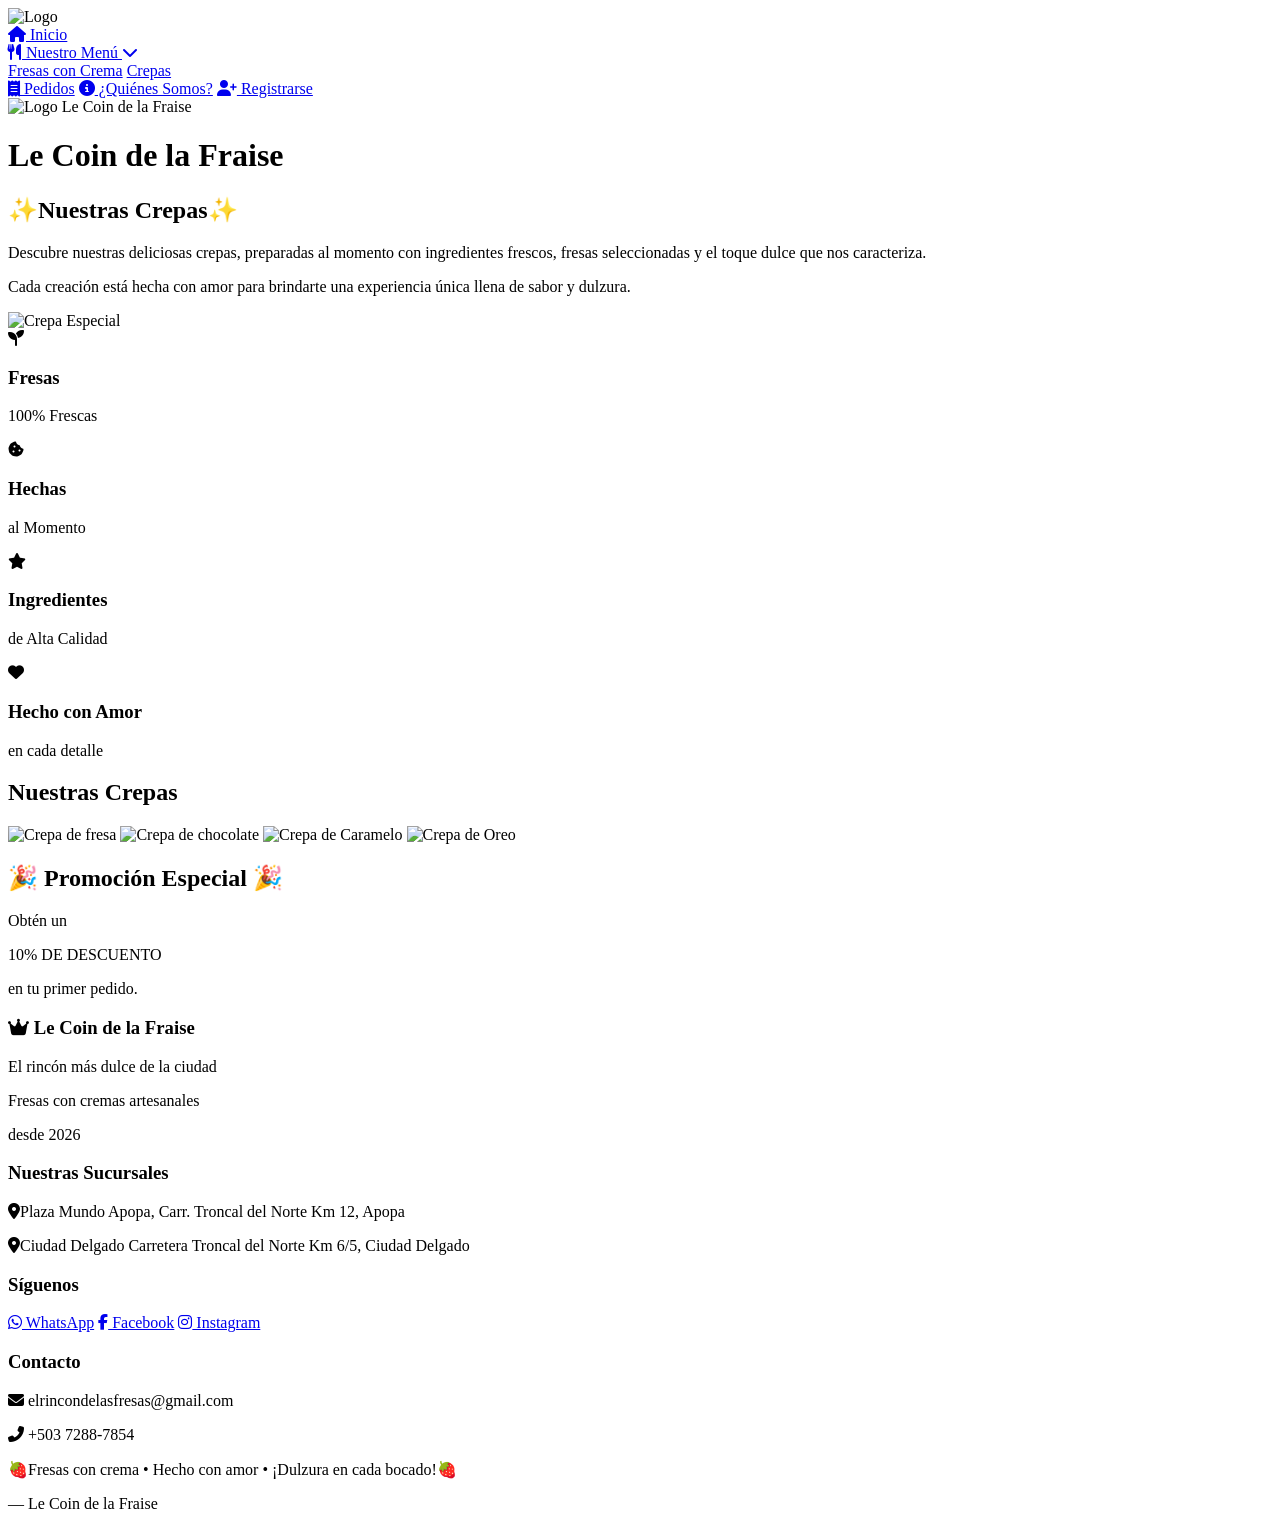
==== HTML/MenuCrepas.html @ 09e203eb "Add files via upload" ====
<!DOCTYPE html>
<html lang="es">
<head>
    <meta charset="UTF-8">
    <meta name="viewport" content="width=device-width, initial-scale=1.0">
    <title>Le Coin de la Fraise | Fresas & Delicias</title>
    <link rel="stylesheet" href="CSS/MenuCrepas.css">
    <link rel="stylesheet" href="https://cdnjs.cloudflare.com/ajax/libs/font-awesome/6.5.1/css/all.min.css">
</head>
<body>

<div class="container-principal">
    <!-- MENÚ LATERAL (SIDEBAR) ACTUALIZADO -->
    <aside class="sidebar">
        <div class="logo-sidebar">
            <img src="IMG/logo.png" alt="Logo">
        </div>
        <nav class="nav-sidebar">
            <a href="Inicio.html"><i class="fas fa-home"></i> Inicio</a>
            
            <!-- Opción con submenú -->
            <div class="menu-item-con-submenu">
                <a href="#" class="menu-principal">
                    <i class="fas fa-utensils"></i> Nuestro Menú
                    <i class="fas fa-chevron-down submenu-flecha"></i>
                </a>
                <div class="submenu">
                    <a href="MenuFresas.html">Fresas con Crema</a>
                    <a href="MenuCrepas.html">Crepas</a>
                </div>
            </div>

            <a href="Pedidos.html"><i class="fas fa-receipt"></i> Pedidos</a>
            <a href="Nosotros.html"><i class="fas fa-info-circle"></i> ¿Quiénes Somos?</a>
            <a href="Registro.html"><i class="fas fa-user-plus"></i> Registrarse</a>
        </nav>
    </aside>

    <!-- CONTENIDO PRINCIPAL -->
    <main class="main-content">
        <!-- ENCABEZADO SUPERIOR -->
        <header class="header-principal">
            <div class="logo-header">
                <img src="IMG/logo.png" alt="Logo Le Coin de la Fraise">
                <h1>Le Coin de la Fraise</h1>
            </div>
        </header>

        <!-- ========== CENTRO VACÍO ========== -->
        <section class="contenido-vacio" id="inicio">

    <div class="bienvenida-crepas">
        <div class="texto-bienvenida">
            <h2>✨Nuestras Crepas✨</h2>

            <p>
                Descubre nuestras deliciosas crepas,
                preparadas al momento con ingredientes frescos,
                fresas seleccionadas y el toque dulce que nos caracteriza.
            </p>

            <p>
                Cada creación está hecha con amor para brindarte
                una experiencia única llena de sabor y dulzura.
            </p>
        </div>

        <div class="imagen-bienvenida">
            <img src="IMG/crepa img1.png" alt="Crepa Especial">
        </div>
    </div>

    <div class="caracteristicas">
        <div class="card-caracteristica">
            <i class="fas fa-seedling"></i>
            <h3>Fresas</h3>
            <p>100% Frescas</p>
        </div>

        <div class="card-caracteristica">
            <i class="fas fa-cookie-bite"></i>
            <h3>Hechas</h3>
            <p>al Momento</p>
        </div>

        <div class="card-caracteristica">
            <i class="fas fa-star"></i>
            <h3>Ingredientes</h3>
            <p>de Alta Calidad</p>
        </div>

        <div class="card-caracteristica">
            <i class="fas fa-heart"></i>
            <h3>Hecho con Amor</h3>
            <p>en cada detalle</p>
        </div>
    </div>

    <div class="titulo-seccion">
        <h2>Nuestras Crepas</h2>
    </div>

    <div class="galeria-crepas">
        <img src="IMG/crepafresa.png" alt="Crepa de fresa">
        <img src="IMG/chococrepa.png" alt="Crepa de chocolate">
        <img src="IMG/caramele.png" alt="Crepa de Caramelo">
        <img src="IMG/oreocrepe.png" alt="Crepa de Oreo">
    </div>

    <div class="promo-especial">
        <h2>🎉 Promoción Especial 🎉</h2>
        <p>Obtén un</p>
        <span>10% DE DESCUENTO</span>
        <p>en tu primer pedido.</p>
    </div>

</section>
        <!-- ========== FIN CENTRO VACÍO ========== -->

        <!-- FOOTER -->
        <footer class="footer-redisenado">
            <div class="footer-contenido-arriba">
                <div class="footer-container">
                    <div class="footer-columna footer-columna-info">
                        <h3><i class="fas fa-crown"></i> Le Coin de la Fraise</h3>
                        <p>El rincón más dulce de la ciudad</p>
                        <p>Fresas con cremas artesanales</p>
                        <p>desde 2026</p>
                    </div>

                    <div class="footer-columna footer-columna-sucursales">
                        <h3>Nuestras Sucursales</h3>
                        <p><i class="fas fa-location-dot"></i>Plaza Mundo Apopa, Carr. Troncal del Norte Km 12, Apopa</p>
                        <p><i class="fas fa-location-dot"></i>Ciudad Delgado Carretera Troncal del Norte Km 6/5, Ciudad Delgado</p>
                    </div>

                    <div class="footer-columna footer-columna-redes">
                        <h3>Síguenos</h3>
                        <div class="redes-sociales-footer">
                            <a href="https://wa.me/50372887854?text=¡Hola!%20Me%20gustaría%20ordenar%20unas%20fresas%20con%20crema" aria-label="WhatsApp"><i class="fab fa-whatsapp"></i> WhatsApp</a>
                            <a href="https://www.facebook.com/share/1c9cbcK5gX/" aria-label="Facebook"><i class="fab fa-facebook-f"></i> Facebook</a>
                            <a href="https://www.instagram.com/le_coin_de_la_fraise?igsh=Z292ZjJ0dDlyNTkz" aria-label="Instagram"><i class="fab fa-instagram"></i> Instagram</a>
                        </div>
                    </div>

                    <div class="footer-columna footer-columna-contacto">
                        <h3>Contacto</h3>
                        <p><i class="fas fa-envelope"></i> elrincondelasfresas@gmail.com</p>
                        <p><i class="fas fa-phone-alt"></i> +503 7288-7854</p>
                    </div>
                </div>
            </div>

            <div class="footer-mensaje">
                <p class="mensaje-texto">🍓Fresas con crema • Hecho con amor • ¡Dulzura en cada bocado!🍓</p>
                <p class="mensaje-autor">— Le Coin de la Fraise</p>
            </div>
        </footer>
    </main>
</div>

<script src="JS/MenuCrepa.js"></script>
</body>
</html>
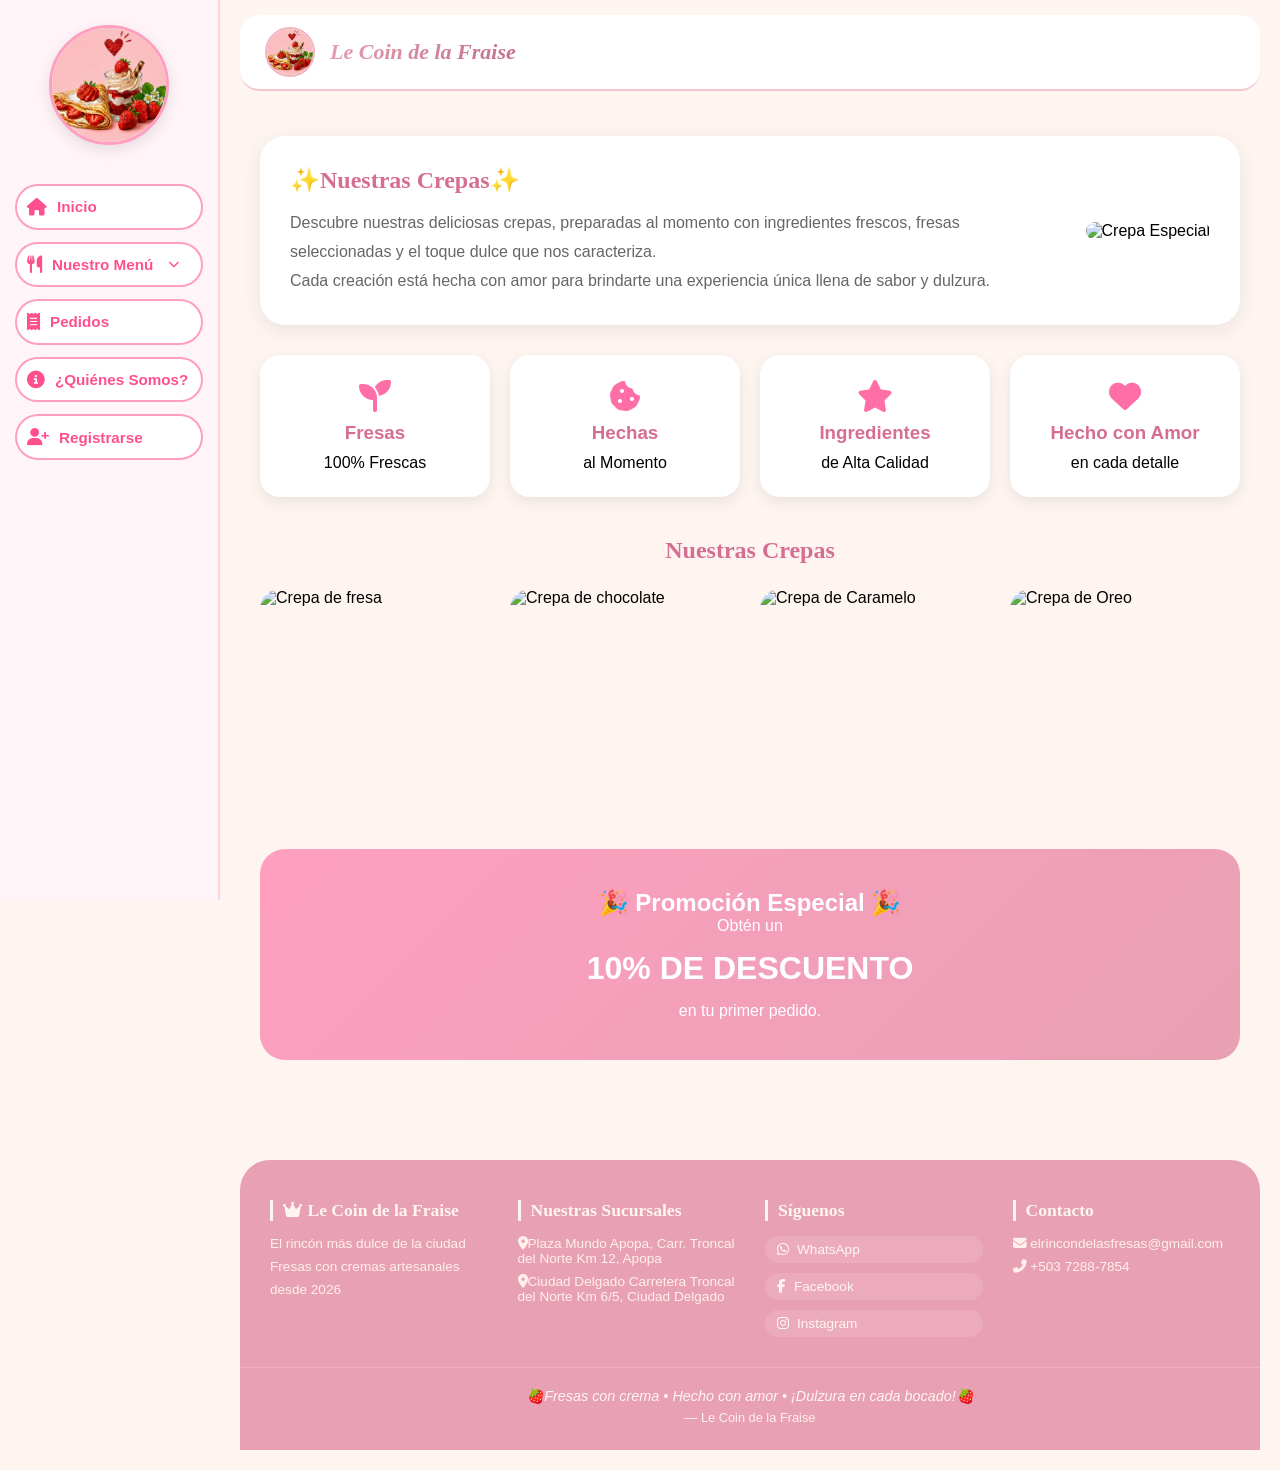
==== commit 04e2d053: "Update MenuCrepas.html" ====
--- a/HTML/MenuCrepas.html
+++ b/HTML/MenuCrepas.html
@@ -4,7 +4,7 @@
     <meta charset="UTF-8">
     <meta name="viewport" content="width=device-width, initial-scale=1.0">
     <title>Le Coin de la Fraise | Fresas & Delicias</title>
-    <link rel="stylesheet" href="CSS/MenuCrepas.css">
+    <link rel="stylesheet" href="../CSS/MenuCrepas.css">
     <link rel="stylesheet" href="https://cdnjs.cloudflare.com/ajax/libs/font-awesome/6.5.1/css/all.min.css">
 </head>
 <body>
@@ -13,10 +13,10 @@
     <!-- MENÚ LATERAL (SIDEBAR) ACTUALIZADO -->
     <aside class="sidebar">
         <div class="logo-sidebar">
-            <img src="IMG/logo.png" alt="Logo">
+            <img src="../IMG/logo.png" alt="Logo">
         </div>
         <nav class="nav-sidebar">
-            <a href="Inicio.html"><i class="fas fa-home"></i> Inicio</a>
+            <a href="../index.html"><i class="fas fa-home"></i> Inicio</a>
             
             <!-- Opción con submenú -->
             <div class="menu-item-con-submenu">
@@ -25,14 +25,14 @@
                     <i class="fas fa-chevron-down submenu-flecha"></i>
                 </a>
                 <div class="submenu">
-                    <a href="MenuFresas.html">Fresas con Crema</a>
-                    <a href="MenuCrepas.html">Crepas</a>
+                    <a href="../HTML/MenuFresas.html">Fresas con Crema</a>
+                    <a href="../HTML/MenuCrepas.html">Crepas</a>
                 </div>
             </div>
 
-            <a href="Pedidos.html"><i class="fas fa-receipt"></i> Pedidos</a>
-            <a href="Nosotros.html"><i class="fas fa-info-circle"></i> ¿Quiénes Somos?</a>
-            <a href="Registro.html"><i class="fas fa-user-plus"></i> Registrarse</a>
+            <a href="../HTML/Pedidos.html"><i class="fas fa-receipt"></i> Pedidos</a>
+            <a href="../HTML/Nosotros.html"><i class="fas fa-info-circle"></i> ¿Quiénes Somos?</a>
+            <a href="../HTML/Registro.html"><i class="fas fa-user-plus"></i> Registrarse</a>
         </nav>
     </aside>
 
@@ -41,7 +41,7 @@
         <!-- ENCABEZADO SUPERIOR -->
         <header class="header-principal">
             <div class="logo-header">
-                <img src="IMG/logo.png" alt="Logo Le Coin de la Fraise">
+                <img src="../IMG/logo.png" alt="Logo Le Coin de la Fraise">
                 <h1>Le Coin de la Fraise</h1>
             </div>
         </header>
@@ -66,7 +66,7 @@
         </div>
 
         <div class="imagen-bienvenida">
-            <img src="IMG/crepa img1.png" alt="Crepa Especial">
+            <img src="../IIMG/crepa img1.png" alt="Crepa Especial">
         </div>
     </div>
 
@@ -101,10 +101,10 @@
     </div>
 
     <div class="galeria-crepas">
-        <img src="IMG/crepafresa.png" alt="Crepa de fresa">
-        <img src="IMG/chococrepa.png" alt="Crepa de chocolate">
-        <img src="IMG/caramele.png" alt="Crepa de Caramelo">
-        <img src="IMG/oreocrepe.png" alt="Crepa de Oreo">
+        <img src="../IIMG/crepafresa.png" alt="Crepa de fresa">
+        <img src="../IIMG/chococrepa.png" alt="Crepa de chocolate">
+        <img src="../IIMG/caramele.png" alt="Crepa de Caramelo">
+        <img src="../IIMG/oreocrepe.png" alt="Crepa de Oreo">
     </div>
 
     <div class="promo-especial">
@@ -159,6 +159,6 @@
     </main>
 </div>
 
-<script src="JS/MenuCrepa.js"></script>
+<script src="../IJS/MenuCrepa.js"></script>
 </body>
-</html>+</html>
--- a/CSS/MenuCrepas.css
+++ b/CSS/MenuCrepas.css
@@ -0,0 +1,655 @@
+* {
+    margin: 0;
+    padding: 0;
+    box-sizing: border-box;
+    font-family: 'Segoe UI', Arial, Helvetica, sans-serif;
+}
+
+body {
+    background: #FFF5F0;
+}
+
+@import url('https://fonts.googleapis.com/css2?family=Playfair+Display:ital,wght@0,400;0,500;0,600;0,700;0,800;1,400;1,500;1,600;1,700;1,800&display=swap');
+
+.container-principal {
+    display: flex;
+    min-height: 100vh;
+}
+
+/* ========== SIDEBAR ========== */
+.sidebar {
+    width: 220px;
+    background: #fff5f8;
+    padding: 25px 15px;
+    border-right: 2px solid #ffd3e1;
+    position: sticky;
+    top: 0;
+    height: 100vh;
+    display: flex;
+    flex-direction: column;
+    align-items: center;
+}
+
+.logo-sidebar {
+    text-align: center;
+    margin-bottom: 35px;
+}
+
+.logo-sidebar img {
+    width: 120px;
+    height: 120px;
+    border-radius: 50%;
+    object-fit: cover;
+    border: 3px solid #ff9fc0;
+    box-shadow: 0 5px 15px rgba(0, 0, 0, 0.1);
+    transition: transform 0.3s ease;
+}
+
+.logo-sidebar img:hover {
+    transform: scale(1.05);
+}
+
+.nav-sidebar {
+    display: flex;
+    flex-direction: column;
+    gap: 12px;
+    width: 100%;
+}
+
+/* Elemento contenedor del menú con submenú */
+.menu-item-con-submenu {
+    position: relative;
+    width: 100%;
+}
+
+/* Enlace principal del menú (Nuestro Menú) */
+.menu-principal {
+    display: flex;
+    align-items: center;
+    justify-content: flex-start;
+    gap: 10px;
+    text-decoration: none;
+    color: #ff4f8f;
+    font-weight: 600;
+    padding: 12px 10px;
+    border-radius: 50px;
+    border: 2px solid #ff9fc0;
+    background: white;
+    transition: 0.3s;
+    text-align: center;
+    font-size: 0.95rem;
+    cursor: pointer;
+}
+
+.menu-principal .submenu-flecha {
+    font-size: 0.7rem;
+    transition: transform 0.3s ease;
+    margin-left: 5px;
+}
+
+.menu-item-con-submenu:hover .menu-principal {
+    background: #ff6ea7;
+    color: white;
+}
+
+.menu-item-con-submenu:hover .menu-principal .submenu-flecha {
+    transform: rotate(180deg);
+}
+
+/* Submenú oculto por defecto */
+.submenu {
+    position: absolute;
+    top: 100%;
+    left: 0;
+    width: 100%;
+    background: #fff5f8;
+    border-radius: 20px;
+    padding: 8px 0;
+    display: flex;
+    flex-direction: column;
+    gap: 8px;
+    opacity: 0;
+    visibility: hidden;
+    transform: translateY(-10px);
+    transition: all 0.3s ease;
+    z-index: 100;
+    box-shadow: 0 8px 16px rgba(0,0,0,0.1);
+    border: 1px solid #ffd3e1;
+}
+
+.menu-item-con-submenu:hover .submenu {
+    opacity: 1;
+    visibility: visible;
+    transform: translateY(0);
+}
+
+.submenu a {
+    display: flex;
+    align-items: center;
+    justify-content: flex-start;
+    gap: 8px;
+    text-decoration: none;
+    color: #ff4f8f;
+    font-weight: 500;
+    padding: 8px 12px;
+    border-radius: 40px;
+    background: white;
+    margin: 0 8px;
+    transition: 0.2s;
+    font-size: 0.85rem;
+    border: 1px solid #ffd3e1;
+}
+
+.submenu a:hover {
+    background: #ff6ea7;
+    color: white;
+    transform: translateX(5px);
+}
+
+/* Resto de enlaces del sidebar */
+.nav-sidebar > a {
+    display: flex;
+    align-items: center;
+    justify-content: flex-start;
+    gap: 10px;
+    text-decoration: none;
+    color: #ff4f8f;
+    font-weight: 600;
+    padding: 12px 10px;
+    border-radius: 50px;
+    border: 2px solid #ff9fc0;
+    background: white;
+    transition: 0.3s;
+    text-align: center;
+    font-size: 0.95rem;
+}
+
+.nav-sidebar > a:hover {
+    background: #ff6ea7;
+    color: white;
+    transform: translateX(5px);
+}
+
+.nav-sidebar i {
+    font-size: 1.1rem;
+}
+
+/* ========== MAIN CONTENT ========== */
+.main-content {
+    flex: 1;
+    overflow-x: hidden;
+    padding: 0 20px 20px 20px;
+    display: flex;
+    flex-direction: column;
+}
+
+/* ========== HEADER (sin botón) ========== */
+.header-principal {
+    background: white;
+    padding: 12px 25px;
+    border-bottom: 2px solid #F5C6D0;
+    margin-bottom: 25px;
+    border-radius: 20px;
+    margin-top: 15px;
+}
+
+.logo-header {
+    display: flex;
+    justify-content: flex-start;  /* Alineado a la izquierda */
+    align-items: center;
+}
+
+.logo-titulo {
+    display: flex;
+    align-items: center;
+    gap: 15px;
+}
+
+.logo-titulo img {
+    width: 50px;
+    height: 50px;
+    border-radius: 50%;
+    object-fit: cover;
+    border: 2px solid #F2B5C4;
+}
+
+.logo-titulo h1 {
+    font-size: 22px;
+    font-family: 'Playfair Display', serif;
+    font-weight: 700;
+    font-style: italic;
+    background: linear-gradient(135deg, #E8A0B4, #D4859B, #c06d8a);
+    background-clip: text;
+    -webkit-background-clip: text;
+    color: transparent;
+}
+
+/* ========== CONTENIDO PRINCIPAL ========== */
+.main-content {
+    flex: 1;
+    overflow-x: hidden;
+    padding: 0 20px 20px 20px;
+    display: flex;
+    flex-direction: column;
+}
+
+/* ========== HEADER PRINCIPAL ========== */
+.header-principal {
+    background: white;
+    padding: 12px 25px;
+    border-bottom: 2px solid #F5C6D0;
+    margin-bottom: 25px;
+    border-radius: 20px;
+    margin-top: 15px;
+}
+
+.logo-header {
+    display: flex;
+    align-items: center;
+    gap: 15px;
+}
+
+.logo-header img {
+    width: 50px;
+    height: 50px;
+    border-radius: 50%;
+    object-fit: cover;
+    border: 2px solid #F2B5C4;
+}
+
+.logo-header h1 {
+    font-size: 22px;
+    font-family: 'Playfair Display', serif;
+    font-weight: 700;
+    font-style: italic;
+    background: linear-gradient(135deg, #E8A0B4, #D4859B, #c06d8a);
+    background-clip: text;
+    -webkit-background-clip: text;
+    color: transparent;
+}
+
+/* ========== CENTRO VACÍO ========== */
+.contenido-vacio {
+    flex: 1;
+    min-height: 400px;
+    /* agregar tus estilos  */
+}
+
+/* ========== FOOTER ========== */
+.footer-redisenado {
+    background: #E8A0B4;
+    color: #FFFFFF;
+    border-radius: 30px 30px 0 0;
+    margin-top: 40px;
+}
+
+.footer-contenido-arriba {
+    padding: 40px 30px 30px;
+}
+
+.footer-container {
+    max-width: 1000px;
+    margin: 0 auto;
+    display: flex;
+    justify-content: space-between;
+    gap: 30px;
+    flex-wrap: wrap;
+}
+
+.footer-columna {
+    flex: 1;
+    min-width: 160px;
+}
+
+.footer-columna h3 {
+    font-family: 'Playfair Display', serif;
+    font-size: 1.1rem;
+    margin-bottom: 15px;
+    color: #FFF5F0;
+    border-left: 3px solid #FFF5F0;
+    padding-left: 10px;
+}
+
+.footer-columna p {
+    margin: 8px 0;
+    font-size: 0.85rem;
+    color: #FFF0EB;
+}
+
+.footer-columna-contacto {
+    flex: 1;
+    min-width: 160px;
+}
+
+.footer-columna-contacto h3 {
+    font-family: 'Playfair Display', serif;
+    font-size: 1.1rem;
+    margin-bottom: 15px;
+    color: #FFF5F0;
+    border-left: 3px solid #FFF5F0;
+    padding-left: 10px;
+}
+
+.footer-columna-contacto p {
+    margin: 8px 0;
+    font-size: 0.85rem;
+    color: #FFF0EB;
+}
+
+.redes-sociales-footer {
+    display: flex;
+    flex-direction: column;
+    gap: 10px;
+}
+
+.redes-sociales-footer a {
+    text-decoration: none;
+    color: #FFF5F0;
+    font-size: 0.85rem;
+    transition: all 0.3s ease;
+    display: inline-flex;
+    align-items: center;
+    gap: 8px;
+    padding: 6px 12px;
+    border-radius: 30px;
+    background: rgba(255, 245, 240, 0.12);
+}
+
+.redes-sociales-footer a:hover {
+    background: rgba(255, 245, 240, 0.3);
+    transform: translateX(5px);
+}
+
+.footer-mensaje {
+    text-align: center;
+    padding: 20px 20px 25px;
+    border-top: 1px solid rgba(255, 245, 240, 0.2);
+}
+
+.mensaje-texto {
+    font-size: 0.9rem;
+    font-style: italic;
+    color: #FFF5F0;
+    margin-bottom: 5px;
+}
+
+.mensaje-autor {
+    font-size: 0.8rem;
+    color: #FFF0EB;
+}
+
+/* ========== RESPONSIVE ========== */
+@media (max-width: 900px) {
+    .sidebar {
+        width: 180px;
+        padding: 20px 10px;
+    }
+    
+    .logo-sidebar img {
+        width: 90px;
+        height: 90px;
+    }
+    
+    .nav-sidebar a {
+        padding: 8px 6px;
+        font-size: 0.8rem;
+    }
+}
+
+@media (max-width: 768px) {
+    .container-principal {
+        flex-direction: column;
+    }
+    
+    .sidebar {
+        width: 100%;
+        height: auto;
+        position: relative;
+        flex-direction: row;
+        justify-content: space-between;
+        padding: 15px 20px;
+        border-right: none;
+        border-bottom: 2px solid #ffd3e1;
+    }
+    
+    .logo-sidebar {
+        margin-bottom: 0;
+    }
+    
+    .logo-sidebar img {
+        width: 60px;
+        height: 60px;
+    }
+    
+    .nav-sidebar {
+        flex-direction: row;
+        justify-content: center;
+        gap: 10px;
+        width: auto;
+    }
+    
+    .nav-sidebar a {
+        padding: 8px 15px;
+        font-size: 0.8rem;
+    }
+    
+    .footer-container {
+        flex-direction: column;
+        text-align: center;
+        gap: 25px;
+    }
+    
+    .footer-columna h3 {
+        border-left: none;
+        border-bottom: 2px solid #FFF5F0;
+        padding-left: 0;
+        padding-bottom: 5px;
+        display: inline-block;
+    }
+    
+    .footer-columna-contacto h3 {
+        border-left: none;
+        border-bottom: 2px solid #FFF5F0;
+        padding-left: 0;
+        padding-bottom: 5px;
+        display: inline-block;
+    }
+    
+    .redes-sociales-footer {
+        align-items: center;
+    }
+}
+
+@media (max-width: 480px) {
+    .sidebar {
+        flex-wrap: wrap;
+        justify-content: center;
+        gap: 15px;
+    }
+    
+    .nav-sidebar {
+        flex-wrap: wrap;
+    }
+    
+    .contenido-vacio {
+        min-height: 300px;
+    }
+}
+
+
+/* ===== NUEVO CONTENIDO PRINCIPAL ===== */
+
+.contenido-vacio{
+    padding:20px;
+}
+
+.bienvenida-crepas{
+    background:white;
+    border-radius:25px;
+    padding:30px;
+    display:flex;
+    align-items:center;
+    justify-content:space-between;
+    gap:30px;
+    box-shadow:0 5px 20px rgba(0,0,0,.08);
+    margin-bottom:30px;
+}
+
+.texto-bienvenida{
+    flex:1;
+}
+
+.texto-bienvenida h2{
+    color:#d66d92;
+    margin-bottom:15px;
+    font-family:'Playfair Display', serif;
+}
+
+.texto-bienvenida p{
+    color:#666;
+    line-height:1.8;
+}
+
+.imagen-bienvenida img{
+    width:350px;
+    border-radius:20px;
+    object-fit:cover;
+}
+
+.caracteristicas{
+    display:grid;
+    grid-template-columns:repeat(4,1fr);
+    gap:20px;
+    margin-bottom:40px;
+}
+
+.card-caracteristica{
+    background:white;
+    text-align:center;
+    padding:25px;
+    border-radius:20px;
+    box-shadow:0 5px 15px rgba(0,0,0,.08);
+    transition:.3s;
+}
+
+.card-caracteristica:hover{
+    transform:translateY(-8px);
+}
+
+.card-caracteristica i{
+    font-size:2rem;
+    color:#ff6ea7;
+    margin-bottom:10px;
+}
+
+.card-caracteristica h3{
+    color:#d66d92;
+    margin-bottom:10px;
+}
+
+.titulo-seccion{
+    text-align:center;
+    margin-bottom:25px;
+}
+
+.titulo-seccion h2{
+    color:#d66d92;
+    font-family:'Playfair Display', serif;
+}
+
+.galeria-crepas{
+    display:grid;
+    grid-template-columns:repeat(4,1fr);
+    gap:20px;
+    margin-bottom:40px;
+}
+
+.galeria-crepas img{
+    width:100%;
+    height:220px;
+    object-fit:cover;
+    border-radius:20px;
+    transition:.3s;
+}
+
+.galeria-crepas img:hover{
+    transform:scale(1.05);
+}
+
+.promo-especial{
+    background:linear-gradient(135deg,#ff9fc0,#e8a0b4);
+    color:white;
+    text-align:center;
+    padding:40px;
+    border-radius:25px;
+    margin-bottom:40px;
+}
+
+.promo-especial span{
+    display:block;
+    font-size:2rem;
+    font-weight:bold;
+    margin:15px 0;
+}
+
+.testimonios{
+    text-align:center;
+}
+
+.testimonios h2{
+    color:#d66d92;
+    margin-bottom:25px;
+    font-family:'Playfair Display', serif;
+}
+
+.contenedor-testimonios{
+    display:grid;
+    grid-template-columns:repeat(3,1fr);
+    gap:20px;
+}
+
+.testimonio{
+    background:white;
+    padding:25px;
+    border-radius:20px;
+    box-shadow:0 5px 15px rgba(0,0,0,.08);
+}
+
+.testimonio p{
+    color:#666;
+    margin-bottom:15px;
+}
+
+@media(max-width:900px){
+
+    .bienvenida-crepas{
+        flex-direction:column;
+    }
+
+    .imagen-bienvenida img{
+        width:100%;
+    }
+
+    .caracteristicas{
+        grid-template-columns:repeat(2,1fr);
+    }
+
+    .galeria-crepas{
+        grid-template-columns:repeat(2,1fr);
+    }
+
+    .contenedor-testimonios{
+        grid-template-columns:1fr;
+    }
+}
+
+@media(max-width:600px){
+
+    .caracteristicas{
+        grid-template-columns:1fr;
+    }
+
+    .galeria-crepas{
+        grid-template-columns:1fr;
+    }
+}
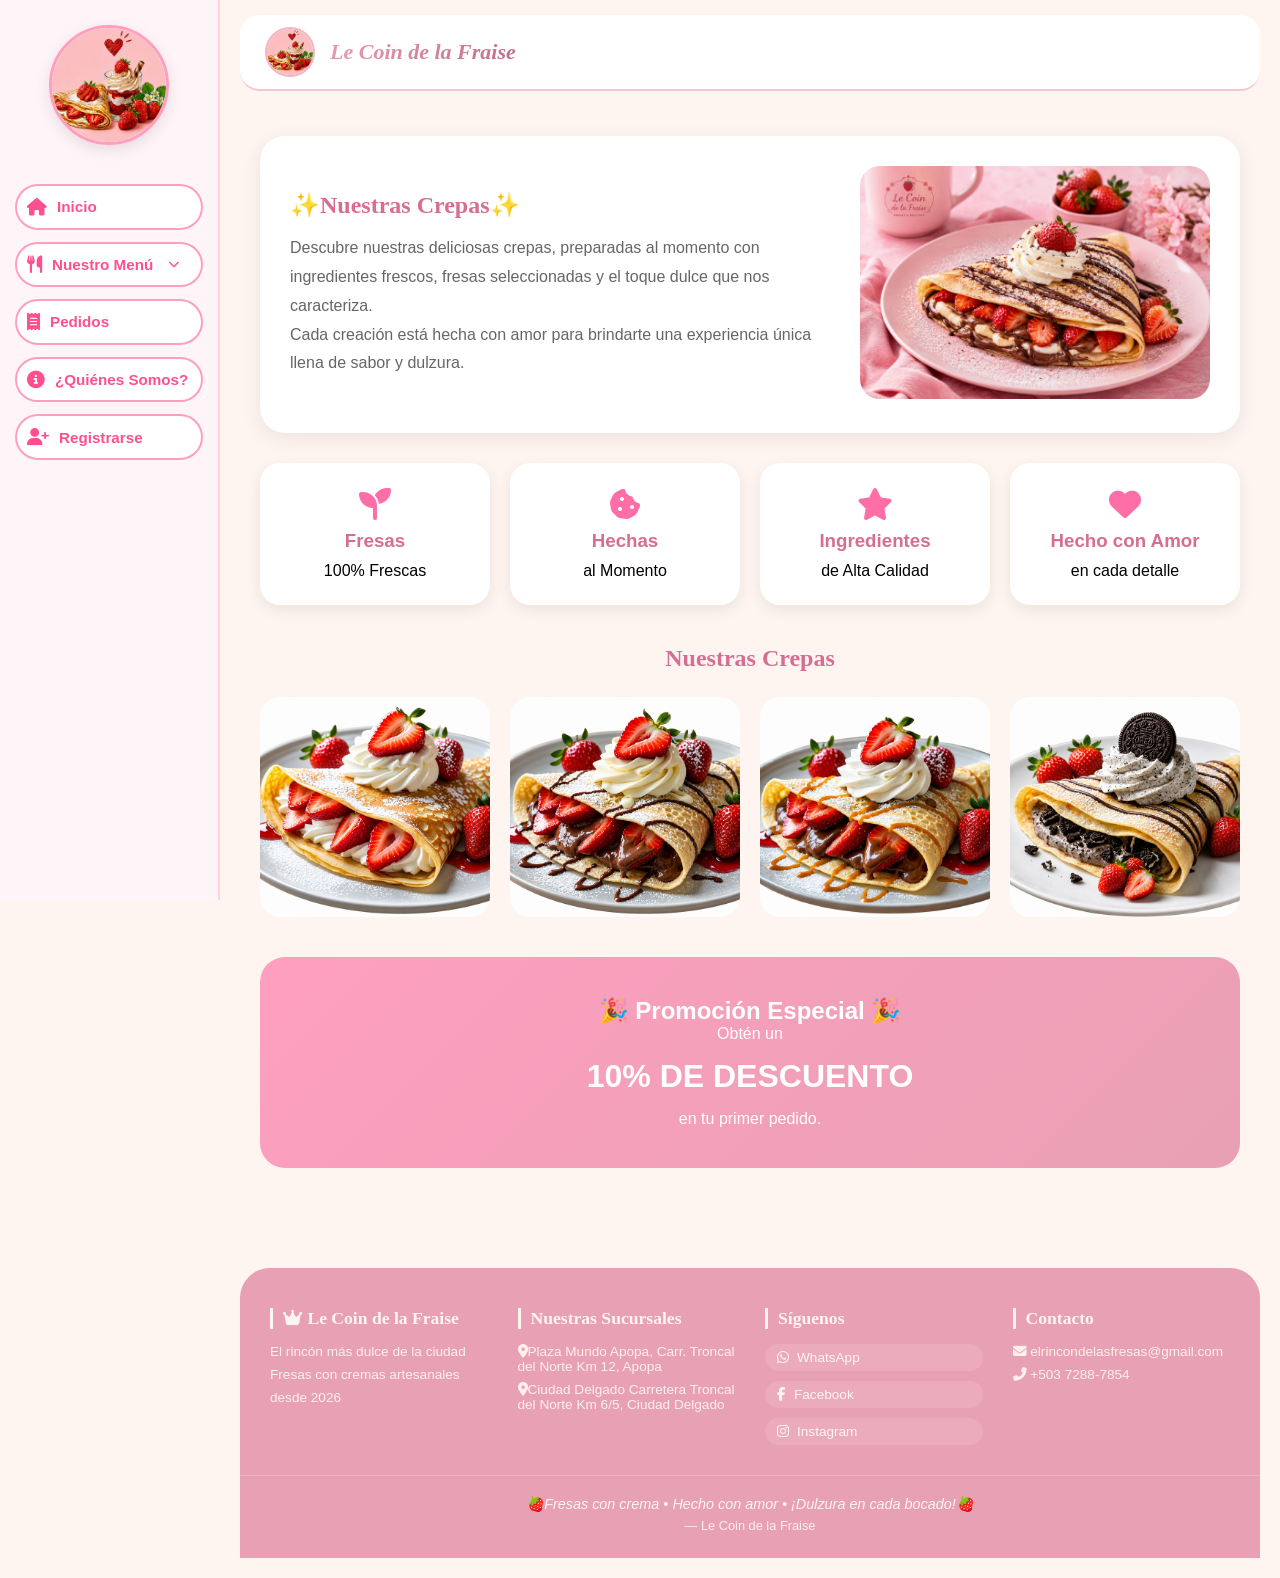
==== commit 8d5bdecb: "Update MenuCrepas.html" ====
--- a/HTML/MenuCrepas.html
+++ b/HTML/MenuCrepas.html
@@ -66,7 +66,7 @@
         </div>
 
         <div class="imagen-bienvenida">
-            <img src="../IIMG/crepa img1.png" alt="Crepa Especial">
+            <img src="../IMG/crepa img1.png" alt="Crepa Especial">
         </div>
     </div>
 
@@ -101,10 +101,10 @@
     </div>
 
     <div class="galeria-crepas">
-        <img src="../IIMG/crepafresa.png" alt="Crepa de fresa">
-        <img src="../IIMG/chococrepa.png" alt="Crepa de chocolate">
-        <img src="../IIMG/caramele.png" alt="Crepa de Caramelo">
-        <img src="../IIMG/oreocrepe.png" alt="Crepa de Oreo">
+        <img src="../IMG/crepafresa.png" alt="Crepa de fresa">
+        <img src="../IMG/chococrepa.png" alt="Crepa de chocolate">
+        <img src="../IMG/caramele.png" alt="Crepa de Caramelo">
+        <img src="../IMG/oreocrepe.png" alt="Crepa de Oreo">
     </div>
 
     <div class="promo-especial">
@@ -159,6 +159,6 @@
     </main>
 </div>
 
-<script src="../IJS/MenuCrepa.js"></script>
+<script src="../JS/MenuCrepa.js"></script>
 </body>
 </html>
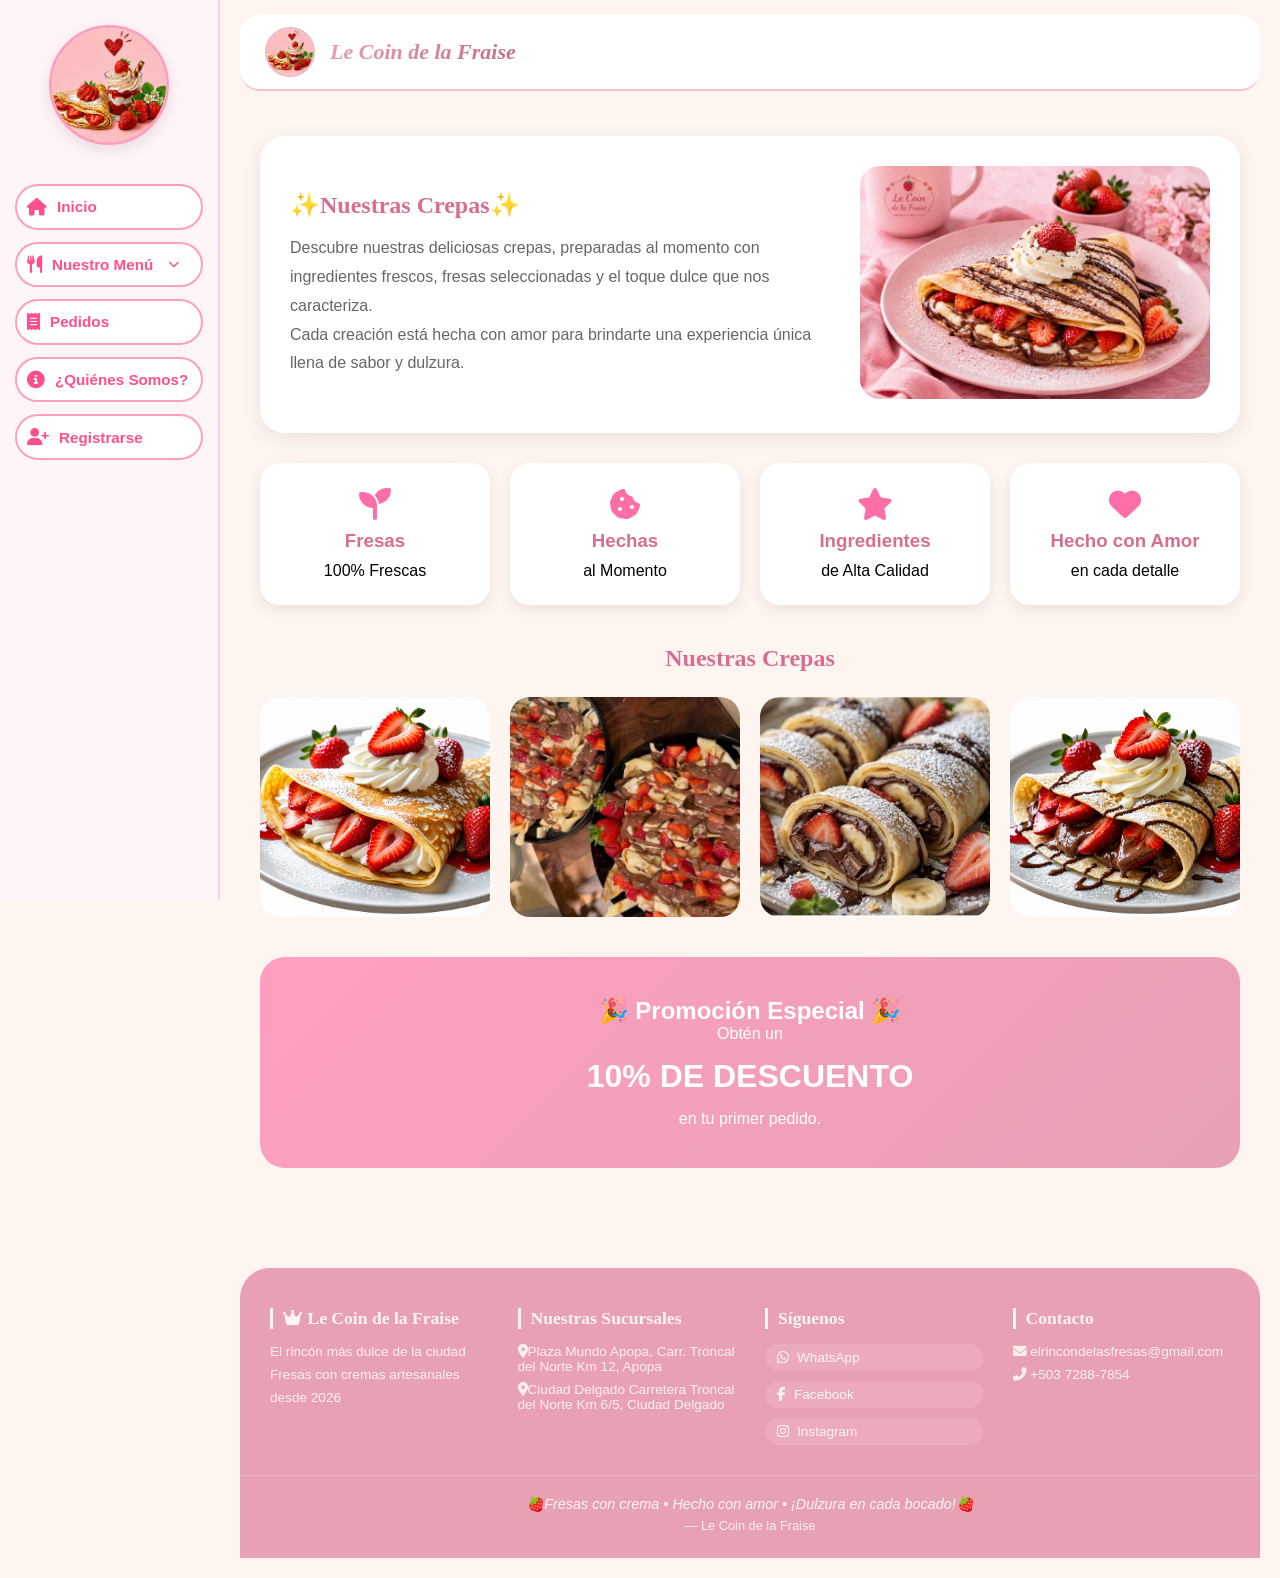
==== commit ffbab55d: "Update MenuCrepas.html" ====
--- a/HTML/MenuCrepas.html
+++ b/HTML/MenuCrepas.html
@@ -102,11 +102,11 @@
 
     <div class="galeria-crepas">
         <img src="../IMG/crepafresa.png" alt="Crepa de fresa">
-        <img src="../IMG/chococrepa.png" alt="Crepa de chocolate">
-        <img src="../IMG/caramele.png" alt="Crepa de Caramelo">
-        <img src="../IMG/oreocrepe.png" alt="Crepa de Oreo">
+        <img src="../IMG/Tiras de crepa.jpg" alt="Tiras de crepa">
+        <img src="../IMG/Rollitos de Crepa.jpg" alt="Rollitos de Crepa">
+        <img src="../IMG/chococrepa.png" alt="Crepa de Chocolate">
     </div>
-
+            
     <div class="promo-especial">
         <h2>🎉 Promoción Especial 🎉</h2>
         <p>Obtén un</p>
